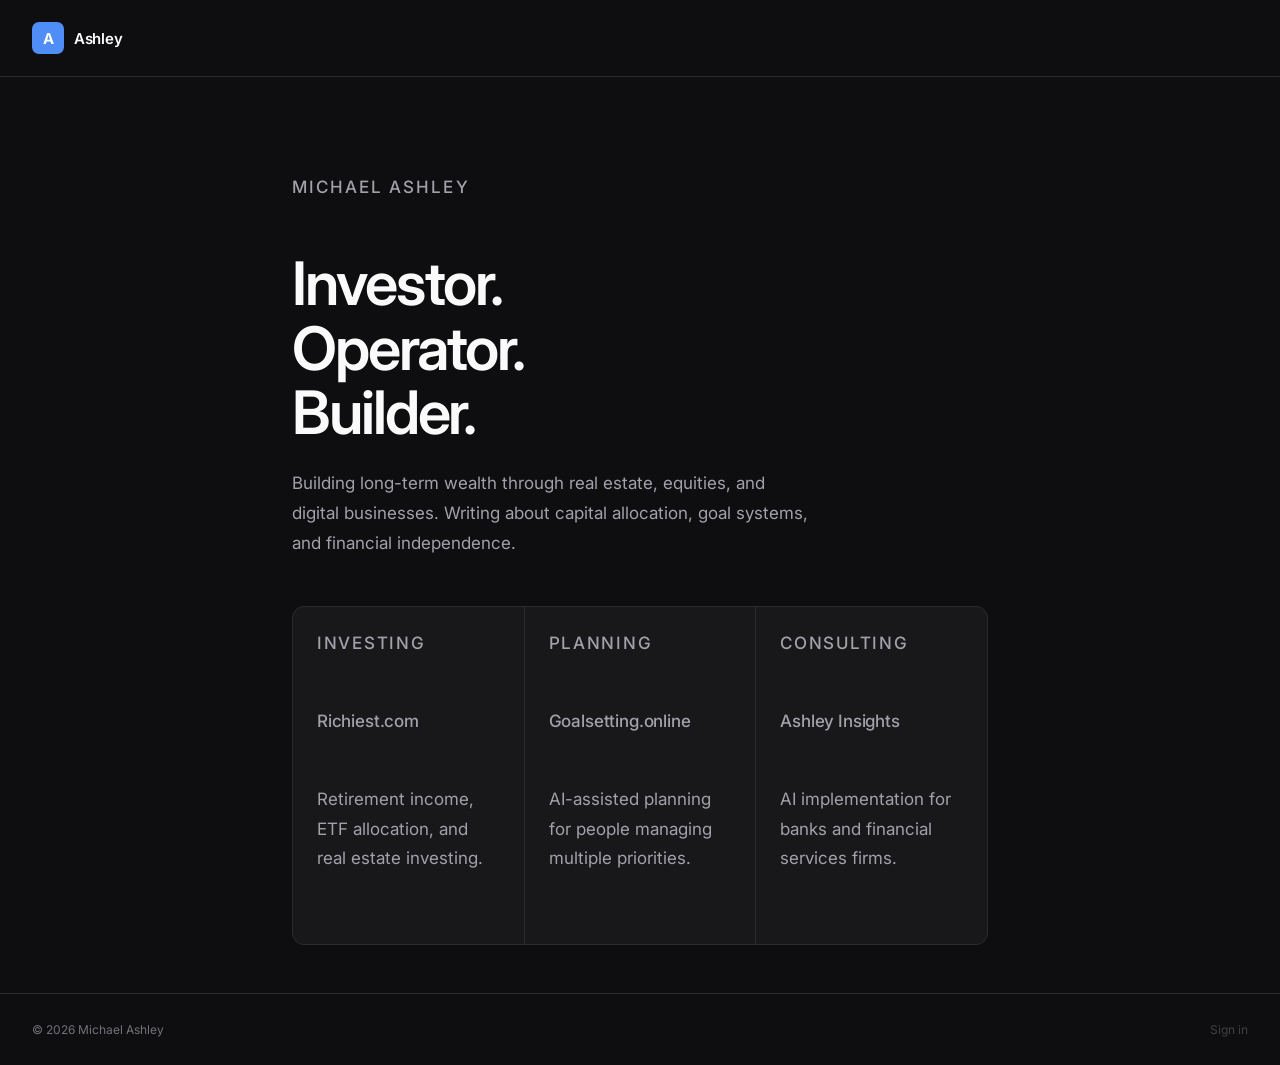
==== dashboard.html @ a75fe1f0 "Home: public landing page with hidden footer sign-in; dashboard: wordmark + sign out only" ====
<!DOCTYPE html>
<html lang="en">
<head>
<meta charset="UTF-8"/>
<script>
  (function(){
    if(sessionStorage.getItem('ashley_auth') !== '1'){
      window.location.replace('/');
    }
  })();
</script>

<meta name="viewport" content="width=device-width, initial-scale=1.0"/>
<title>Legacy OS</title>
<style>
:root {
 --font-sans: 'Inter', -apple-system, BlinkMacSystemFont, sans-serif;
 --color-text-primary: #1a1a18;
 --color-text-secondary: #73726c;
 --color-text-tertiary: #9c9a92;
 --color-background-primary: #ffffff;
 --color-background-secondary: #f5f4f0;
 --color-border-tertiary: #d8d6ce;
 --color-border-secondary: #b8b6ae;
 --border-radius-md: 8px;
 --border-radius-lg: 12px;
}
@media (prefers-color-scheme: dark) {
 :root {
 --color-text-primary: #e8e6de;
 --color-text-secondary: #9c9a92;
 --color-text-tertiary: #73726c;
 --color-background-primary: #1c1c1a;
 --color-background-secondary: #252523;
 --color-border-tertiary: #3a3a38;
 --color-border-secondary: #5a5a58;
 }
}
*{ box-sizing:border-box; margin:0; padding:0; }
body{ font-family:var(--font-sans); background:var(--color-background-primary); color:var(--color-text-primary); padding:16px; max-width:900px; margin:0 auto; }
.app{ padding:.75rem 0 2.5rem; }
.masthead{ display:flex; align-items:center; justify-content:space-between; margin-bottom:16px; padding-bottom:12px; border-bottom:1px solid var(--color-border-tertiary); flex-wrap:wrap; gap:8px; }
.masthead-title{ font-size:16px; font-weight:500; }
.masthead-sub{ font-size:11px; color:var(--color-text-secondary); margin-top:2px; }
.masthead-r{ display:flex; gap:6px; align-items:center; flex-wrap:wrap; justify-content:flex-end; }
.badge{ display:inline-block; font-size:10px; font-weight:500; padding:2px 7px; border-radius:3px; white-space:nowrap; }
.b-green{background:#EAF3DE;color:#3B6D11;} .b-blue{background:#E6F1FB;color:#185FA5;}
.b-amber{background:#FAEEDA;color:#854F0B;} .b-red{background:#FCEBEB;color:#A32D2D;}
.b-gray{background:#F1EFE8;color:#5F5E5A;} .b-purple{background:#EEEDFE;color:#3C3489;}
.b-teal{background:#E1F5EE;color:#085041;}
.mission-grid{ display:grid; grid-template-columns:repeat(7,minmax(0,1fr)); gap:6px; margin-bottom:16px; }
@media(max-width:600px) { .mission-grid { grid-template-columns:repeat(4,minmax(0,1fr)); } }
.mission-tile{ border:1px solid var(--color-border-tertiary); border-radius:var(--border-radius-md); padding:8px 7px; cursor:pointer; text-align:center; }
.mission-tile.active { border-width:1.5px; }
.mt-icon{ font-size:18px; margin-bottom:4px; }
.mt-num{ font-size:9px; color:var(--color-text-secondary); margin-bottom:2px; }
.mt-label{ font-size:10px; font-weight:500; line-height:1.3; }
.mt-status{ font-size:9px; margin-top:4px; font-weight:500; }
.mt-bar{ height:3px; border-radius:2px; margin-top:5px; background:var(--color-background-secondary); overflow:hidden; }
.mt-fill{ height:100%; border-radius:2px; }
.section { display:none; }
.section.active { display:block; }
.mission-head{display:flex;align-items:flex-start;gap:10px;margin-bottom:12px;padding:10px 12px;border:1px solid var(--color-border-tertiary);border-radius:10px;background:var(--color-background-secondary)}
.mission-head-icon{font-size:20px;line-height:1}
.mission-head-title{font-size:14px;font-weight:600;color:var(--color-text-primary)}
.mission-head-tagline{font-size:11px;color:var(--color-text-secondary);line-height:1.5;margin-top:3px}
.mission-head-tagline.legacy{font-size:12px;color:var(--color-text-primary);font-weight:500;line-height:1.55}
.mission-score{margin-left:auto;text-align:right;font-size:11px;font-weight:600}
.kpi-strip { display:grid; grid-template-columns:repeat(4,minmax(0,1fr)); gap:8px; margin-bottom:12px; }
@media(max-width:500px) { .kpi-strip { grid-template-columns:repeat(2,minmax(0,1fr)); } }
.kpi { background:var(--color-background-secondary); border-radius:var(--border-radius-md); padding:9px 11px; cursor:pointer; }
.kpi:hover{outline:1px solid var(--color-border-secondary)}
.kpi-l { font-size:10px; color:var(--color-text-secondary); margin-bottom:2px; }
.top-panels{display:grid;grid-template-columns:1.5fr 1fr;gap:8px;margin-bottom:12px}
@media(max-width:700px){.top-panels{grid-template-columns:1fr}}
.big3-item,.trend-row,.feed-row{display:flex;justify-content:space-between;gap:8px;padding:6px 0;border-bottom:1px solid var(--color-border-tertiary);font-size:11px}
.big3-item:last-child,.trend-row:last-child,.feed-row:last-child{border-bottom:none}
.spark{height:6px;background:var(--color-background-secondary);border-radius:10px;overflow:hidden;margin-top:4px}.spark>span{display:block;height:100%;background:#185FA5}
.drawer{position:fixed;inset:0;background:rgba(0,0,0,.35);display:none;align-items:center;justify-content:center;padding:20px;z-index:99}
.drawer.open{display:flex}
.drawer-card{background:var(--color-background-primary);border:1px solid var(--color-border-secondary);border-radius:12px;max-width:520px;width:100%;padding:14px}
.drawer-title{font-weight:600;margin-bottom:6px}
.drawer-sub{font-size:12px;color:var(--color-text-secondary);line-height:1.5;margin-bottom:8px}
.kpi-v { font-size:15px; font-weight:500; }
.kpi-s { font-size:10px; margin-top:2px; }
.card { background:var(--color-background-primary); border:1px solid var(--color-border-tertiary); border-radius:var(--border-radius-lg); padding:11px 13px; margin-bottom:10px; }
.card-h { font-size:12px; font-weight:500; margin-bottom:8px; display:flex; align-items:center; justify-content:space-between; gap:6px; }
.row { display:flex; align-items:flex-start; gap:8px; padding:7px 0; border-bottom:1px solid var(--color-border-tertiary); }
.row:last-child { border-bottom:none; }
.row-dot { width:8px; height:8px; border-radius:50%; flex-shrink:0; margin-top:3px; }
.row-body { flex:1; }
.row-title { font-size:11px; font-weight:500; }
.row-sub { font-size:10px; color:var(--color-text-secondary); margin-top:2px; line-height:1.5; }
.row-action { font-size:10px; font-weight:500; padding:2px 8px; border-radius:3px; flex-shrink:0; white-space:nowrap; }
.habit-row { display:flex; align-items:center; gap:8px; padding:6px 0; border-bottom:1px solid var(--color-border-tertiary); flex-wrap:wrap; }
.habit-row:last-child { border-bottom:none; }
.habit-label { font-size:11px; flex:1; min-width:120px; }
.habit-freq { font-size:10px; color:var(--color-text-secondary); width:70px; text-align:right; flex-shrink:0; }
.check-dots { display:flex; gap:3px; }
.dot-day { width:14px; height:14px; border-radius:3px; border:1px solid var(--color-border-tertiary); cursor:pointer; }
.dot-day.done { border-color:transparent; }
.chat-area { border:1px solid var(--color-border-tertiary); border-radius:var(--border-radius-lg); padding:12px; min-height:180px; display:flex; flex-direction:column; gap:8px; margin-bottom:8px; max-height:300px; overflow-y:auto; }
.msg { display:flex; gap:8px; align-items:flex-start; }
.msg.user { flex-direction:row-reverse; }
.av { width:26px; height:26px; border-radius:50%; display:flex; align-items:center; justify-content:center; font-size:10px; font-weight:500; flex-shrink:0; }
.av.ai { background:#E6F1FB; color:#185FA5; }
.av.user { background:#EAF3DE; color:#3B6D11; }
.bubble { max-width:85%; padding:7px 11px; border-radius:10px; font-size:11px; line-height:1.6; }
.bubble.ai { background:var(--color-background-secondary); border-radius:2px 10px 10px 10px; }
.bubble.user { background:#E6F1FB; color:#0C447C; border-radius:10px 2px 10px 10px; }
.bubble.thinking { color:var(--color-text-secondary); font-style:italic; }
.input-row { display:flex; gap:6px; }
.input-row input { flex:1; font-size:11px; padding:7px 10px; border-radius:var(--border-radius-md); border:1px solid var(--color-border-tertiary); background:var(--color-background-secondary); color:var(--color-text-primary); font-family:var(--font-sans); }
.input-row button { font-size:11px; padding:7px 13px; border-radius:var(--border-radius-md); border:1px solid var(--color-border-secondary); background:transparent; color:var(--color-text-primary); cursor:pointer; white-space:nowrap; font-family:var(--font-sans); }
.settings-fab{position:fixed;right:14px;bottom:14px;z-index:9999;border:1px solid var(--color-border-secondary);background:var(--color-background-primary);color:var(--color-text-primary);border-radius:16px;padding:8px 10px;font-size:11px;cursor:pointer;box-shadow:0 2px 10px rgba(0,0,0,.08)}
</style>
<link rel="preconnect" href="https://fonts.googleapis.com" />
<link rel="preconnect" href="https://fonts.gstatic.com" crossorigin />
<link href="https://fonts.googleapis.com/css2?family=Inter:wght@300;400;500;600&display=swap" rel="stylesheet" />
</head>
<body>

<nav class="ashley-nav" style="margin-bottom:0;">
  <a href="/" class="ashley-wordmark" style="text-decoration:none;">
    <div class="ashley-wordmark-icon">A</div>
    <div>
      <div class="ashley-wordmark-name">Ashley</div>
      <div class="ashley-wordmark-sub">Command</div>
    </div>
  </a>
  <button onclick="sessionStorage.removeItem('ashley_auth');window.location.replace('/');" style="background:transparent;border:1px solid var(--ashley-border-2);color:var(--ashley-text-2);font-family:var(--ashley-font);font-size:0.8125rem;font-weight:400;padding:5px 14px;border-radius:6px;cursor:pointer;transition:background 0.15s,color 0.15s;" onmouseover="this.style.background='#222226';this.style.color='#fafafa'" onmouseout="this.style.background='transparent';this.style.color='var(--ashley-text-2)'">Sign out</button>
</nav>

<div class="app">
  <div class="masthead">
    <div>
      <div class="masthead-title">Legacy OS</div>
      <div class="masthead-sub" id="masthead-date">Age 51 · 2026</div>
    </div>
    <div class="masthead-r">
      <span class="badge b-gray" id="masthead-day"></span>
      <span class="badge b-blue" id="week-num">Week — of 52</span>
      <span class="badge b-amber">2026</span>
      <span class="badge b-teal" id="sync-state">Live</span>
    </div>
  </div>

  <div class="mission-grid" id="mission-tiles"></div>
  <div class="top-panels" id="top-panels"></div>
  <div id="sections"></div>
</div>
<button class="settings-fab" onclick="openSettings()" title="Ops Hub">⚙ Ops Hub</button>
<div class="drawer" id="kpi-drawer" onclick="closeDrawer(event)">
  <div class="drawer-card">
    <div class="drawer-title" id="drawer-title">Sub-mission</div>
    <div class="drawer-sub" id="drawer-sub">Details</div>
    <div id="drawer-body" style="font-size:12px;line-height:1.6"></div>
    <div style="margin-top:10px;text-align:right"><button onclick="document.getElementById('kpi-drawer').classList.remove('open')">Close</button></div>
  </div>
</div>

<script>
const missions = [
 { id:'legacy', num:1, label:'Legacy', icon:'🏛', color:'#534AB7', bg:'#EEEDFE', score:35 },
 { id:'health', num:2, label:'Health', icon:'💪', color:'#0F6E56', bg:'#E1F5EE', score:55 },
 { id:'marriage', num:3, label:'Marriage', icon:'💍', color:'#993556', bg:'#FBEAF0', score:60 },
 { id:'lily', num:4, label:'Lily', icon:'🌱', color:'#3B6D11', bg:'#EAF3DE', score:80 },
 { id:'networth', num:5, label:'Net worth', icon:'📈', color:'#185FA5', bg:'#E6F1FB', score:72 },
 { id:'restate', num:6, label:'Real est.', icon:'🏘', color:'#854F0B', bg:'#FAEEDA', score:65 },
 { id:'equities', num:7, label:'Equities', icon:'📊', color:'#185FA5', bg:'#E6F1FB', score:50 },
];

let activeMission = 'legacy';
let chatHistories = {};
missions.forEach(m => chatHistories[m.id] = []);

let bridgeState = { updatedAt:null, liquidity:{}, tasks:[], notes:[], biologicalScorecard:{} };
let remindersState = { ok:false, items:[] };

const habitData = {
 health: [
 { label:'8 hours of rest', freq:'Daily', days:[0,0,0,0,0,0,0] },
 { label:'60 squats', freq:'Daily', days:[0,0,0,0,0,0,0] },
 { label:'45 pushups (50 next Mon)', freq:'Daily', days:[0,0,0,0,0,0,0] },
 { label:'5 min yoga/stretch', freq:'Daily', days:[0,0,0,0,0,0,0] },
 ],
 marriage: [
 { label:'Date night / intentional time', freq:'Weekly', days:[0,0,0,0,0,0,0] },
 { label:'No phone during meals', freq:'Daily', days:[0,0,0,0,0,0,0] },
 { label:'Express appreciation', freq:'Daily', days:[0,0,0,0,0,0,0] },
 ],
 lily: [
 { label:'Floor play / engaged time', freq:'Daily', days:[0,0,0,0,0,0,0] },
 { label:'Read together', freq:'Daily', days:[0,0,0,0,0,0,0] },
 { label:'Outdoor time', freq:'Daily', days:[0,0,0,0,0,0,0] },
 { label:'Screen-free morning', freq:'Daily', days:[0,0,0,0,0,0,0] },
 ],
 legacy: [
 { label:'20 minute quality time with daughter', freq:'Daily', days:[0,0,0,0,0,0,0] },
 { label:'Daily devotional with wife', freq:'Daily', days:[0,0,0,0,0,0,0] },
 ],
};

function toggleDay(missionId, habitIdx, dayIdx) {
 habitData[missionId][habitIdx].days[dayIdx] ^= 1;
 renderSection(activeMission);
}

function weekIndexFromDate(d) {
  // UI week is Monday..Sunday (M,T,W,T,F,S,S)
  return (d.getDay() + 6) % 7;
}

function syncHabitsFromReminders() {
  const items = remindersState.items || [];
  const todayIdx = weekIndexFromDate(new Date());

  const hasDone = (keywords) => items.some((r) => {
    const t = String(r.title || '').toLowerCase();
    const done = !!(r.isCompleted || r.completed);
    return done && keywords.some(k => t.includes(k));
  });

  const health = habitData.health || [];
  const rest = health.find(h => String(h.label).toLowerCase().includes('8 hours of rest'));
  const squats = health.find(h => String(h.label).toLowerCase().includes('squats'));
  const pushups = health.find(h => String(h.label).toLowerCase().includes('pushups'));

  if (rest) rest.days[todayIdx] = hasDone(['8 hours of rest']) ? 1 : 0;
  if (squats) squats.days[todayIdx] = hasDone(['60 squats', 'squats']) ? 1 : 0;
  if (pushups) pushups.days[todayIdx] = hasDone(['45 pushups', '50 pushups', 'pushups']) ? 1 : 0;

  const legacy = habitData.legacy || [];
  const daughter = legacy.find(h => String(h.label).toLowerCase().includes('daughter'));
  const devotional = legacy.find(h => String(h.label).toLowerCase().includes('devotional'));

  if (daughter) daughter.days[todayIdx] = hasDone(['20 minute quality time', 'quality time']) ? 1 : 0;
  if (devotional) devotional.days[todayIdx] = hasDone(['daily devotional', 'devotional']) ? 1 : 0;
}

function getMissionTagline(id) {
 return {
 legacy: 'Build a family legacy where each generation grows stronger in character, wisdom, and stewardship—secure, resilient, and protected from harm.',
 health: 'Maintain excellent personal health — 160 lbs, strength, longevity',
 marriage: 'Maintain a healthy, intentional marriage',
 lily: "Support Lily\'s physical, emotional, and intellectual development",
 networth: 'Grow net worth 15%/yr — baseline $5,779,295 (12/15/2025) → $20M by age 60',
 restate: 'Keep real estate holdings optimized and cash-flowing',
 equities: 'Keep cash and equities working at maximum efficiency',
 }[id] || '';
}

function getMissionStatement(id) {
  if (id !== 'legacy') return '';
  return `<div class="card"><div class="card-h">Family Mission Statement <span class="badge b-purple">Draft</span></div><div style="line-height:1.45;color:var(--color-text-primary);font-size:13px">We are building a multigenerational family legacy rooted in faith, character, wisdom, and stewardship.<br><br>We choose what is right over what is easy, grow stronger through discipline and learning, and protect one another with love, responsibility, and resilience.<br><br>We steward our health, relationships, resources, and opportunities so each generation is better prepared to serve, lead, and thrive.<br><br>Our home is a place of trust, gratitude, and purpose—where we honor God, care deeply for each other, and leave a meaningful foundation for those who come after us.</div></div>`;
}

function getRoadmapSection() {
  const score = healthScore();
  const reminderItems = remindersState.items || [];
  const doneCount = reminderItems.filter(r => r.completed || r.isCompleted).length;
  const habitNames = ['8 hours of rest','60 squats','pushups','45 pushups','50 pushups','Daily Devotional','20 minute quality time'];
  const habitMatches = reminderItems.filter(r => {
    const t = String(r.title || '').toLowerCase();
    return habitNames.some(h => t.includes(h.toLowerCase()));
  });
  const habitDoneCount = habitMatches.filter(r => r.completed || r.isCompleted).length;

  return `<div class="card"><div class="card-h">Daily Feed <span class="badge b-gray">Today</span></div>
      <div class="feed-row"><span>Health system</span><span>${score?`Score ${score}`:'Waiting for bio data'}</span></div>
      <div class="feed-row"><span>Bridge sync</span><span>${bridgeState.updatedAt || 'Not synced yet'}</span></div>
      <div class="feed-row"><span>Apple Reminders sync</span><span>${remindersState.ok ? `Connected (${doneCount}/${reminderItems.length} done)` : 'Unavailable'}</span></div>
      <div class="feed-row"><span>Tracked daily habits</span><span>${habitDoneCount}/${habitMatches.length} done</span></div>
    </div>
    <div class="card"><div class="card-h">Change Control <span class="badge b-blue">Discipline</span></div>
      <div class="row"><div class="row-dot" style="background:#185FA5"></div><div class="row-body"><div class="row-title">All dashboard changes require explicit commit message</div><div class="row-sub">No silent edits. Every change is traceable with intent.</div></div><div class="row-action" style="background:#E6F1FB;color:#0F4C81">Commit each change</div></div>
      <div class="row"><div class="row-dot" style="background:#BA7517"></div><div class="row-body"><div class="row-title">One source of truth per domain</div><div class="row-sub">Reminders for execution, Mission Control for visibility, memory docs for policy.</div></div><div class="row-action" style="background:#FAEEDA;color:#854F0B">Avoid duplicate systems</div></div>
      <div class="row"><div class="row-dot" style="background:#534AB7"></div><div class="row-body"><div class="row-title">Weekly review gate</div><div class="row-sub">Promote only changes that survived 1 week of daily use.</div></div><div class="row-action" style="background:#EEEDFE;color:#3C3489">Review on Sunday</div></div>
    </div>
    <div class="card"><div class="card-h">Roadmap <span class="badge b-green">Next 3</span></div>
      <div class="row"><div class="row-dot" style="background:#1D9E75"></div><div class="row-body"><div class="row-title">R1: Mission-to-reminder mapping audit</div><div class="row-sub">Ensure each daily habit on tabs has a mapped reminder keyword.</div></div><div class="row-action" style="background:#EAF3DE;color:#3B6D11">This week</div></div>
      <div class="row"><div class="row-dot" style="background:#185FA5"></div><div class="row-body"><div class="row-title">R2: Completion timestamp + streaks</div><div class="row-sub">Add today completion time and 7-day streak per key habit.</div></div><div class="row-action" style="background:#E6F1FB;color:#0F4C81">Next</div></div>
      <div class="row"><div class="row-dot" style="background:#854F0B"></div><div class="row-body"><div class="row-title">R3: Sunday planning checklist automation</div><div class="row-sub">Auto-populate weekly review and planning checklist from mission state.</div></div><div class="row-action" style="background:#FAEEDA;color:#854F0B">Backlog</div></div>
    </div>`;
}

function getKPIStrip(id) {
 const b = bridgeState.biologicalScorecard || {};
 const kpis = {
 legacy: [{l:'Character',v:'Build',s:'Values, discipline, stewardship',c:'#534AB7'},{l:'Governance & Strategy',v:'Design',s:'Family governance + roadmap',c:'#185FA5'},{l:'Tax',v:'Optimize',s:'After-tax compounding engine',c:'#0F6E56'},{l:'Protection',v:'Protect',s:'Continuity + protection from harm',c:'#854F0B'}],
 health: [
   {l:'Recovery',v:(b.sleepHours ?? 'NA') + ' hrs',s:'Sleep / stress / readiness',c:'#0F6E56'},
   {l:'Body Comp & Metabolic',v:`Waist ${b.waistInches ?? 'NA'} in`,s:'Weight, waist, glucose',c:'#185FA5'},
   {l:'Performance',v:`P ${b.pushups ?? 'NA'} · S ${b.squats ?? 'NA'}`,s:'Strength + cardio capacity',c:'#534AB7'},
   {l:'Durability',v:`Balance ${b.balanceSeconds ?? 'NA'}s`,s:'Mobility, pain, movement quality',c:'#854F0B'}
 ],
 marriage: [{l:'Connection',v:'Build',s:'Trust, warmth, partnership',c:'#993556'},{l:'Communication',v:'Strengthen',s:'Repair loops + clear asks',c:'#BA7517'},{l:'Shared Rhythm',v:'Protect',s:'Daily/weekly rituals',c:'#534AB7'},{l:'Stability',v:'Secure',s:'Home, planning, protection',c:'#1D9E75'}],
 lily: [{l:'Attachment',v:'Nurture',s:'Safety, love, co-regulation',c:'#3B6D11'},{l:'Development',v:'Guide',s:'Physical, emotional, intellectual',c:'#185FA5'},{l:'Environment',v:'Shape',s:'Montessori-ready home + routines',c:'#BA7517'},{l:'Parent Presence',v:'Prioritize',s:'Daily engaged time',c:'#534AB7'}],
 networth: [{l:'Capital Growth',v:'Compound',s:'15% annual target',c:'#185FA5'},{l:'Cash Flow',v:'Expand',s:'Monthly free-cash engine',c:'#0F6E56'},{l:'Capital Allocation',v:'Optimize',s:'Deploy to highest ROI',c:'#BA7517'},{l:'Risk Control',v:'Preserve',s:'Protect downside + liquidity',c:'#854F0B'}],
 restate: [{l:'Operations',v:'Stabilize',s:'Occupancy, collections, execution',c:'#1D9E75'},{l:'Value-Add',v:'Execute',s:'Refurbs on time/on budget',c:'#BA7517'},{l:'Portfolio Quality',v:'Upgrade',s:'Asset quality + tenant quality',c:'#185FA5'},{l:'Expansion',v:'Build',s:'BTR pipeline for 2027+',c:'#854F0B'}],
 equities: [{l:'Core Holdings',v:'Protect',s:'SPY long-duration compounding',c:'#1D9E75'},{l:'Income Strategy',v:'Activate',s:'Cash-secured puts on conviction names',c:'#E24B4A'},{l:'Tactical Allocation',v:'Refine',s:'Retirement risk-on band',c:'#185FA5'},{l:'Risk Discipline',v:'Enforce',s:'Sizing, rules, and review cadence',c:'#854F0B'}],
 };
 const items = kpis[id] || [];
 return `<div class="kpi-strip">${items.map(k=>`<div class="kpi" onclick="openKpi('${id}','${String(k.l).replace(/'/g,"&#39;")}','${String(k.v).replace(/'/g,"&#39;")}','${String(k.s).replace(/'/g,"&#39;")}')"><div class="kpi-l">${k.l}</div><div class="kpi-v" style="color:${k.c};font-size:14px;">${k.v}</div><div class="kpi-s" style="color:var(--color-text-secondary);">${k.s}</div></div>`).join('')}</div>`;
}

function getSignals(id) {
 const b = bridgeState.biologicalScorecard || {};
 const sigs = {
 legacy:[
 {dot:'#1D9E75',title:'Parent presence is today\'s highest-ROI legacy action',sub:'The 20-minute focused block with Lily compounds attachment, language, and trust.',action:'Protect 20 minutes today',ac:'#EAF3DE',tc:'#3B6D11'},
 {dot:'#0F6E56',title:'Marriage culture sets the family operating system',sub:'Daily devotional keeps values lived, not just stated.',action:'Complete devotional today',ac:'#E1F5EE',tc:'#085041'},
 {dot:'#BA7517',title:'Mission statement is drafted — now operationalize it',sub:'A mission only works when reviewed and used in decisions each week.',action:'Set Sunday mission review',ac:'#FAEEDA',tc:'#854F0B'},
 ],
 health:[
 {dot:'#0F6E56',title:'Biological Scorecard is live',sub:`Waist ${b.waistInches ?? 'NA'} in · Zone2 ${b.zone2MinutesWeek ?? 'NA'} min/wk · Balance ${b.balanceSeconds ?? 'NA'} sec`,action:'Update /bio weekly',ac:'#E1F5EE',tc:'#085041'},
 {dot:'#BA7517',title:'~10 lbs from target weight',sub:'160 lbs target · 1 lb/week sustainable loss',action:'Set weekly weigh-in',ac:'#FAEEDA',tc:'#854F0B'},
 {dot:'#534AB7',title:'Longevity framing — 40-year project',sub:'Health consistency = more compounding time.',action:'Stay consistent',ac:'#EEEDFE',tc:'#3C3489'},
 ],
 marriage:[{dot:'#BA7517',title:'Intentional investment needed',sub:'Marriage needs active management.',action:'Schedule date',ac:'#FAEEDA',tc:'#854F0B'}],
 lily:[{dot:'#1D9E75',title:'Language explosion window',sub:'Talk, narrate, read daily.',action:'Read 3 books',ac:'#EAF3DE',tc:'#3B6D11'}],
 networth:[{dot:'#185FA5',title:'2026 plan assumptions loaded (real estate + SEO)',sub:'723 net +$125k; 725 net +$108k; 820 Grandon net +$20k; 4th rental net +$110k; Barn net +$20k; Richiest +$30k; Goalsetting +$30k = +$443k fixed.',action:'Track monthly actuals',ac:'#E6F1FB',tc:'#0F4C81'},{dot:'#E24B4A',title:'Gap to 15% target remains +$423,894',sub:'15% on $5,779,295 = $866,894; fixed projects cover $443,000. Put selling + market returns must close the remaining gap.',action:'Activate options + allocation',ac:'#FCEBEB',tc:'#A32D2D'}],
 restate:[{dot:'#E24B4A',title:'723 Zion — lease immediately',sub:'Costs money while vacant.',action:'List now',ac:'#FCEBEB',tc:'#A32D2D'}],
 equities:[{dot:'#E24B4A',title:'Put selling not activated',sub:'Target $5,800–8,700/mo premium.',action:'Open IRA options',ac:'#FCEBEB',tc:'#A32D2D'}],
 };
 const items = sigs[id] || [];
 return `<div class="card"><div class="card-h">Signals <span class="badge b-gray">Act on these</span></div>${items.map(s=>`<div class="row"><div class="row-dot" style="background:${s.dot}"></div><div class="row-body"><div class="row-title">${s.title}</div><div class="row-sub">${s.sub}</div></div><div class="row-action" style="background:${s.ac};color:${s.tc};">${s.action}</div></div>`).join('')}</div>`;
}

function getHabits(id, c) {
 const habits = habitData[id];
 if (!habits) return '';
 const days = ['M','T','W','T','F','S','S'];
 return `<div class="card"><div class="card-h">Weekly habits <span class="badge b-gray">This week</span></div>${habits.map((h,hi)=>`<div class="habit-row"><div class="habit-label">${h.label}</div><div class="habit-freq">${h.freq}</div><div class="check-dots">${h.days.map((d,di)=>`<div class="dot-day ${d?'done':''}" style="${d?`background:${c};border-color:transparent;`:''}" title="${days[di]}" onclick="toggleDay('${id}',${hi},${di})"></div>`).join('')}</div></div>`).join('')}</div>`;
}

function getChatBox(id) {
 const m = missions.find(x=>x.id===id);
 return `<div class="card"><div class="card-h">Talk to Legacy OS — Mission ${m?.num} <span class="badge b-purple">Local</span></div><div class="chat-area" id="chat-${id}"><div class="msg"><div class="av ai">OC</div><div class="bubble ai">${getOpeningLine(id)}</div></div></div><div class="input-row"><input type="text" id="inp-${id}" placeholder="Update ${id}..." onkeydown="if(event.key==='Enter')sendChat('${id}')"><button onclick="sendChat('${id}')">Send ↗</button></div></div>`;
}

function getOpeningLine(id) {
 return {
 legacy: "What does your multigenerational legacy look like in 30 years?",
 health: "Where are you with training and recovery right now?",
 marriage: "What\'s one thing working and one needing attention this week?",
 lily: "What\'s new with Lily this week?",
 networth: "What\'s blocking the highest-ROI financial action right now?",
 restate: "What\'s the holdout before listing 723 Zion?",
 equities: "Have you started the IRA options setup yet?",
 }[id] || "What\'s the update?";
}

function buildSection(m) {
 const c = m.color;
 const scoreColor = m.score>=70 ? '#1D9E75' : m.score>=50 ? '#BA7517' : '#E24B4A';
 const taglineClass = m.id==='legacy' ? 'mission-head-tagline legacy' : 'mission-head-tagline';
 return `<div class="mission-head"><span class="mission-head-icon">${m.icon}</span><div><div class="mission-head-title">Mission ${m.num} — ${m.label}</div><div class="${taglineClass}">${getMissionTagline(m.id)}</div></div><div class="mission-score" style="color:${scoreColor}">${m.score}% on track</div></div>${getKPIStrip(m.id)}${getSignals(m.id)}${habitData[m.id] ? getHabits(m.id, c) : ''}${getMissionStatement(m.id)}`;
}

function healthScore(){
  const b=bridgeState.biologicalScorecard||{}; let s=0,n=0;
  if(b.sleepHours!=null){s += b.sleepHours>=7.5?100:60; n++;}
  if(b.pushups!=null){s += b.pushups>=50?100:b.pushups>=45?85:60; n++;}
  if(b.squats!=null){s += b.squats>=60?100:70; n++;}
  if(b.waistInches!=null){s += b.waistInches<=36?100:70; n++;}
  if(b.balanceSeconds!=null){s += b.balanceSeconds>=45?100:70; n++;}
  return n?Math.round(s/n):null;
}

function renderTopPanels(){
  const score = healthScore();
  const open=(bridgeState.tasks||[]).filter(t=>!t.done).length;
  const habitsDone=(habitData.health||[]).reduce((a,h)=>a+h.days.reduce((x,y)=>x+y,0),0);
  const reminderItems = remindersState.items || [];
  const doneCount = reminderItems.filter(r => r.completed || r.isCompleted).length;
  const habitNames = ['8 hours of rest','60 squats','pushups','45 pushups','50 pushups','Daily Devotional','20 minute quality time'];
  const habitMatches = reminderItems.filter(r => {
    const t = String(r.title || '').toLowerCase();
    return habitNames.some(h => t.includes(h.toLowerCase()));
  });
  const habitDoneCount = habitMatches.filter(r => r.completed || r.isCompleted).length;
  document.getElementById('top-panels').innerHTML = `
    <div class="card"><div class="card-h">This Week's Big 3 <span class="badge b-blue">Execution</span></div>
      <div class="big3-item"><span>1) Implement cash-secured put selling strategy</span><span class="badge b-red">Equities</span></div>
      <div class="big3-item"><span>2) Hit daily health stack (rest/squats/pushups)</span><span class="badge b-green">Health</span></div>
      <div class="big3-item"><span>3) Move highest-ROI capital action forward</span><span class="badge b-red">Finance</span></div>
    </div>
    <div class="card"><div class="card-h">30-day Trends <span class="badge b-gray">Snapshot</span></div>
      <div class="trend-row"><span>Health score</span><span>${score ?? 'NA'}</span></div><div class="spark"><span style="width:${score ?? 35}%"></span></div>
      <div class="trend-row"><span>Open tasks</span><span>${open}</span></div><div class="spark"><span style="width:${Math.max(5,100-open*15)}%;background:#854F0B"></span></div>
      <div class="trend-row"><span>Habit checkmarks</span><span>${habitDoneCount ?? habitsDone}</span></div><div class="spark"><span style="width:${Math.min(100,(habitDoneCount ?? habitsDone)*12)}%;background:#0F6E56"></span></div>
    </div>
    `;
}

function openKpi(mission,label,value,sub){
  document.getElementById('drawer-title').textContent = `${missions.find(m=>m.id===mission)?.label || mission} · ${label}`;
  document.getElementById('drawer-sub').textContent = sub;
  document.getElementById('drawer-body').innerHTML = `<div><b>Current state:</b> ${value}</div><div style='margin-top:8px'><b>Next action:</b> Define one measurable weekly action and one monthly milestone for this sub-mission.</div>`;
  document.getElementById('kpi-drawer').classList.add('open');
}
function openSettings(){
  document.getElementById('drawer-title').textContent = 'Ops Hub · Roadmap & Change Control';
  document.getElementById('drawer-sub').textContent = 'Operational telemetry, change discipline, and next build items';
  document.getElementById('drawer-body').innerHTML = getRoadmapSection();
  document.getElementById('kpi-drawer').classList.add('open');
}
function closeDrawer(e){ if(e.target.id==='kpi-drawer') document.getElementById('kpi-drawer').classList.remove('open'); }

function renderTiles() {
 document.getElementById('mission-tiles').innerHTML = missions.map(m => `<div class="mission-tile ${m.id===activeMission?'active':''}" style="${m.id===activeMission?`border-color:${m.color};background:${m.bg};`:''}" onclick="switchMission('${m.id}')"><div class="mt-icon">${m.icon}</div><div class="mt-num">M${m.num}</div><div class="mt-label">${m.label}</div><div class="mt-bar"><div class="mt-fill" style="width:${m.score}%;background:${m.color};"></div></div><div class="mt-status" style="color:${m.score>=70?'#1D9E75':m.score>=50?'#BA7517':'#E24B4A'}">${m.score>=70?'On track':m.score>=50?'Attention':'Build'}</div></div>`).join('');
}

function renderSection(id) {
 const sec = document.getElementById('sec-'+id);
 const m = missions.find(x=>x.id===id);
 if (sec && m) sec.innerHTML = buildSection(m);
}

function switchMission(id) {
 activeMission = id;
 renderTiles();
 document.querySelectorAll('.section').forEach(s => s.classList.remove('active'));
 document.getElementById('sec-'+id).classList.add('active');
 renderTopPanels();
}

function buildSections() {
 const container = document.getElementById('sections');
 container.innerHTML = '';
 missions.forEach(m => {
   const div = document.createElement('div');
   div.className = 'section' + (m.id===activeMission?' active':'');
   div.id = 'sec-'+m.id;
   div.innerHTML = buildSection(m);
   container.appendChild(div);
 });
}

async function sendChat(id) {
 const inp = document.getElementById('inp-'+id);
 const text = inp.value.trim();
 if (!text) return;
 inp.value = '';
 const chat = document.getElementById('chat-'+id);
 const d = document.createElement('div');
 d.className = 'msg user';
 d.innerHTML = `<div class="av user">You</div><div class="bubble user">${text}</div>`;
 chat.appendChild(d);
 const r = document.createElement('div');
 r.className = 'msg';
 r.innerHTML = `<div class="av ai">OS</div><div class="bubble ai">Bridge connected.</div>`;
 chat.appendChild(r);
 chat.scrollTop = 9999;
}

function bridgeApiUrl() {
  const h = window.location.hostname || 'localhost';
  return `http://${h}:8790/api/state`;
}

async function refreshRemindersState() {
  try {
    const url = bridgeApiUrl().replace('/api/state', '/api/reminders/today');
    const res = await fetch(url, { cache:'no-store' });
    if (!res.ok) throw new Error('HTTP ' + res.status);
    remindersState = await res.json();
  } catch {
    remindersState = { ok:false, items:[] };
  }
}

let refreshInFlight = false;

async function refreshBridgeState() {
 if (refreshInFlight) return;
 refreshInFlight = true;
 try {
   try {
     const res = await fetch(bridgeApiUrl(), { cache:'no-store' });
     if (!res.ok) throw new Error('HTTP ' + res.status);
     bridgeState = await res.json();
     document.getElementById('sync-state').textContent = 'Live';
     document.getElementById('sync-state').className = 'badge b-teal';
   } catch (e) {
     document.getElementById('sync-state').textContent = 'Offline';
     document.getElementById('sync-state').className = 'badge b-red';
   }
   await refreshRemindersState();
   syncHabitsFromReminders();
   buildSections();
   renderTiles();
   renderTopPanels();
 } finally {
   refreshInFlight = false;
 }
}

const d = new Date();
const weekNum = Math.ceil((((d - new Date(d.getFullYear(),0,1))/86400000)+1)/7);
document.getElementById('masthead-date').textContent = `Age 51 · ${d.toLocaleDateString('en-US',{month:'long',year:'numeric'})}`;
document.getElementById('masthead-day').textContent = d.toLocaleDateString('en-US',{weekday:'long',month:'short',day:'numeric'});
document.getElementById('week-num').textContent = `Week ${weekNum} of 52`;

const REFRESH_MS = 5000;
refreshBridgeState();
setInterval(refreshBridgeState, REFRESH_MS);
window.addEventListener('focus', refreshBridgeState);
document.addEventListener('visibilitychange', () => {
  if (!document.hidden) refreshBridgeState();
});
</script>
</body>
</html>
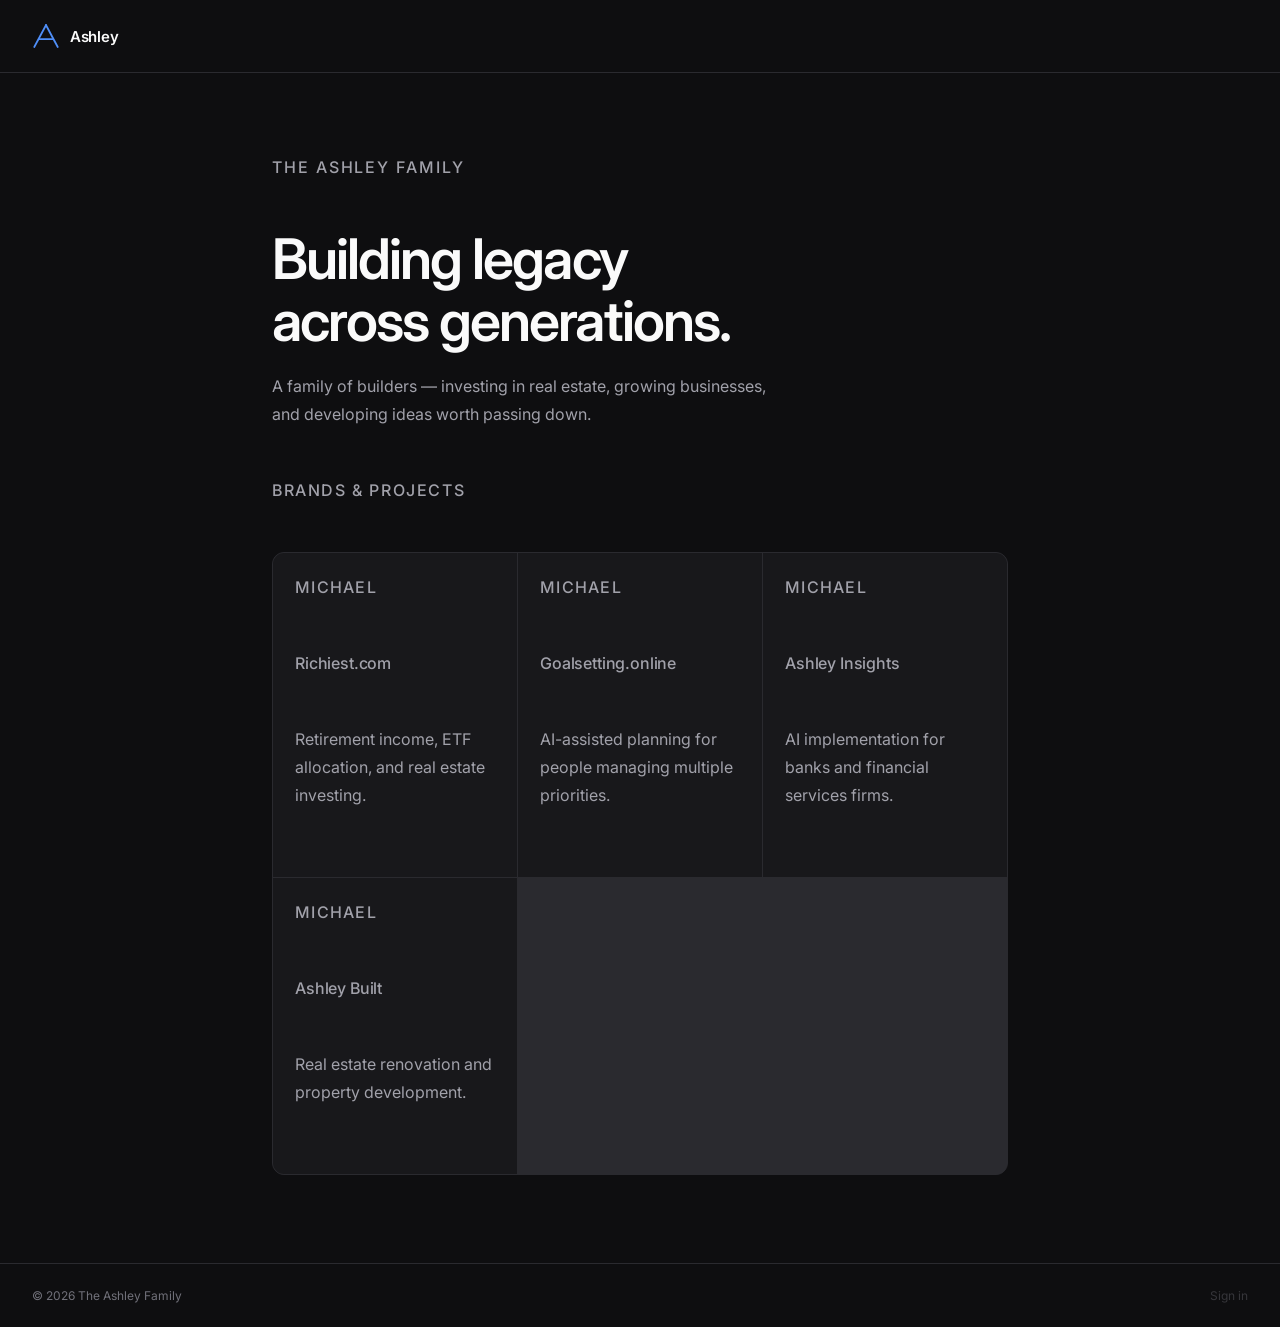
==== commit c84b571c: "Brand: replace box+A with open-peak SVG mark — architectural, no bounding box" ====
--- a/dashboard.html
+++ b/dashboard.html
@@ -11,7 +11,7 @@
 </script>
 
 <meta name="viewport" content="width=device-width, initial-scale=1.0"/>
-<title>Legacy OS</title>
+<title>Ashley Legacy</title>
 <style>
 :root {
  --font-sans: 'Inter', -apple-system, BlinkMacSystemFont, sans-serif;
@@ -113,6 +113,74 @@
 .input-row input { flex:1; font-size:11px; padding:7px 10px; border-radius:var(--border-radius-md); border:1px solid var(--color-border-tertiary); background:var(--color-background-secondary); color:var(--color-text-primary); font-family:var(--font-sans); }
 .input-row button { font-size:11px; padding:7px 13px; border-radius:var(--border-radius-md); border:1px solid var(--color-border-secondary); background:transparent; color:var(--color-text-primary); cursor:pointer; white-space:nowrap; font-family:var(--font-sans); }
 .settings-fab{position:fixed;right:14px;bottom:14px;z-index:9999;border:1px solid var(--color-border-secondary);background:var(--color-background-primary);color:var(--color-text-primary);border-radius:16px;padding:8px 10px;font-size:11px;cursor:pointer;box-shadow:0 2px 10px rgba(0,0,0,.08)}
+
+/* ── MOBILE LAYOUT PASS ─────────────────────────────────── */
+@media(max-width:480px){
+  body { padding:10px; }
+
+  /* Masthead */
+  .masthead { margin-bottom:12px; padding-bottom:10px; }
+  .masthead-title { font-size:15px; }
+  .masthead-r { gap:4px; }
+  .badge { font-size:9px; padding:2px 5px; }
+
+  /* Mission tiles: 4-col, tighter */
+  .mission-grid { gap:4px; margin-bottom:12px; }
+  .mission-tile { padding:7px 4px; }
+  .mt-icon { font-size:16px; margin-bottom:3px; }
+  .mt-label { font-size:9px; }
+  .mt-status { font-size:8px; }
+
+  /* Mission header: stack score below title */
+  .mission-head { flex-wrap:wrap; gap:8px; padding:10px; }
+  .mission-score { margin-left:0; font-size:10px; width:100%; text-align:left; }
+  .mission-head-title { font-size:13px; }
+
+  /* KPI strip: 2 cols already, tighten padding */
+  .kpi { padding:8px 9px; }
+  .kpi-v { font-size:13px; }
+
+  /* Cards */
+  .card { padding:10px 11px; margin-bottom:8px; }
+  .card-h { font-size:11px; margin-bottom:7px; flex-wrap:wrap; }
+
+  /* Rows */
+  .row { gap:6px; padding:6px 0; }
+  .row-title { font-size:11px; }
+  .row-sub { font-size:10px; }
+  .row-action { font-size:9px; padding:2px 6px; max-width:90px; text-align:center; white-space:normal; line-height:1.3; }
+
+  /* Habits: stack dots below label on small screens */
+  .habit-row { flex-direction:column; align-items:flex-start; gap:5px; }
+  .habit-freq { width:auto; text-align:left; }
+  .dot-day { width:20px; height:20px; border-radius:4px; }
+  .check-dots { gap:4px; }
+
+  /* Big3 / trend rows */
+  .big3-item { font-size:11px; flex-wrap:wrap; gap:4px; }
+  .trend-row { font-size:11px; }
+
+  /* Top panels already stack via .top-panels @media 700px */
+
+  /* Chat */
+  .chat-area { min-height:140px; padding:10px; }
+  .bubble { font-size:11px; }
+  .input-row input { font-size:12px; }
+  .input-row button { font-size:11px; padding:7px 10px; }
+
+  /* Drawer */
+  .drawer-card { padding:12px; }
+  .drawer-title { font-size:13px; }
+
+  /* Fab */
+  .settings-fab { right:10px; bottom:10px; font-size:10px; padding:7px 9px; }
+
+  /* Footer */
+  footer { padding:1rem; }
+}
+
+
+.ashley-mark-svg { width:26px; height:26px; color:var(--ashley-accent,#4f8ef7); flex-shrink:0; }
 </style>
 <link rel="preconnect" href="https://fonts.googleapis.com" />
 <link rel="preconnect" href="https://fonts.gstatic.com" crossorigin />
@@ -120,21 +188,12 @@
 </head>
 <body>
 
-<nav class="ashley-nav" style="margin-bottom:0;">
-  <a href="/" class="ashley-wordmark" style="text-decoration:none;">
-    <div class="ashley-wordmark-icon">A</div>
-    <div>
-      <div class="ashley-wordmark-name">Ashley</div>
-      <div class="ashley-wordmark-sub">Command</div>
-    </div>
-  </a>
-  <button onclick="sessionStorage.removeItem('ashley_auth');window.location.replace('/');" style="background:transparent;border:1px solid var(--ashley-border-2);color:var(--ashley-text-2);font-family:var(--ashley-font);font-size:0.8125rem;font-weight:400;padding:5px 14px;border-radius:6px;cursor:pointer;transition:background 0.15s,color 0.15s;" onmouseover="this.style.background='#222226';this.style.color='#fafafa'" onmouseout="this.style.background='transparent';this.style.color='var(--ashley-text-2)'">Sign out</button>
-</nav>
+
 
 <div class="app">
   <div class="masthead">
     <div>
-      <div class="masthead-title">Legacy OS</div>
+      <div class="masthead-title">Ashley Legacy</div>
       <div class="masthead-sub" id="masthead-date">Age 51 · 2026</div>
     </div>
     <div class="masthead-r">
@@ -146,7 +205,6 @@
   </div>
 
   <div class="mission-grid" id="mission-tiles"></div>
-  <div class="top-panels" id="top-panels"></div>
   <div id="sections"></div>
 </div>
 <button class="settings-fab" onclick="openSettings()" title="Ops Hub">⚙ Ops Hub</button>
@@ -251,8 +309,27 @@
 }
 
 function getMissionStatement(id) {
-  if (id !== 'legacy') return '';
-  return `<div class="card"><div class="card-h">Family Mission Statement <span class="badge b-purple">Draft</span></div><div style="line-height:1.45;color:var(--color-text-primary);font-size:13px">We are building a multigenerational family legacy rooted in faith, character, wisdom, and stewardship.<br><br>We choose what is right over what is easy, grow stronger through discipline and learning, and protect one another with love, responsibility, and resilience.<br><br>We steward our health, relationships, resources, and opportunities so each generation is better prepared to serve, lead, and thrive.<br><br>Our home is a place of trust, gratitude, and purpose—where we honor God, care deeply for each other, and leave a meaningful foundation for those who come after us.</div></div>`;
+  const statements = {
+    legacy: `We are building a multigenerational family legacy rooted in faith, character, wisdom, and stewardship.<br><br>We choose what is right over what is easy, grow stronger through discipline and learning, and protect one another with love, responsibility, and resilience.<br><br>We steward our health, relationships, resources, and opportunities so each generation is better prepared to serve, lead, and thrive.<br><br>Our home is a place of trust, gratitude, and purpose—where we honor God, care deeply for each other, and leave a meaningful foundation for those who come after us.`,
+    health: `Maintain excellent personal health — strength, longevity, and energy at every decade. Target 160 lbs, functional strength, and endurance built through consistent daily habits. Health is the foundation all other missions run on.`,
+    marriage: `Maintain a healthy, intentional marriage built on trust, communication, and shared purpose. Invest in daily rituals, repair loops, and protecting the partnership that anchors the family.`,
+    lily: `Support Lily's physical, emotional, and intellectual development during her most formative years. Be present, engaged, and intentional. The first 5 years compound harder than any investment.`,
+    networth: `Grow net worth 15% per year — baseline $5,779,295 (Dec 2025). Build toward $20M by age 60 through disciplined compounding in real estate, equities, and digital businesses.`,
+    restate: `Keep real estate holdings optimized and cash-flowing. Execute renovations on time and on budget. Maintain occupancy, upgrade asset quality, and build the BTR pipeline for 2027+.`,
+    equities: `Keep cash and equities working at maximum efficiency. Protect SPY core positions, activate income through options, and manage the retirement account as a disciplined risk-on allocation band.`,
+  };
+  const badges = {
+    legacy: '<span class="badge b-purple">Draft</span>',
+    health: '<span class="badge b-teal">Active</span>',
+    marriage: '<span class="badge b-teal">Active</span>',
+    lily: '<span class="badge b-green">Active</span>',
+    networth: '<span class="badge b-blue">Active</span>',
+    restate: '<span class="badge b-amber">Active</span>',
+    equities: '<span class="badge b-blue">Active</span>',
+  };
+  const txt = statements[id];
+  if (!txt) return '';
+  return `<div class="card"><div class="card-h">Mission Statement ${badges[id]||''}</div><div style="line-height:1.55;color:var(--color-text-primary);font-size:12px">${txt}</div></div>`;
 }
 
 function getRoadmapSection() {
@@ -355,7 +432,7 @@
  const c = m.color;
  const scoreColor = m.score>=70 ? '#1D9E75' : m.score>=50 ? '#BA7517' : '#E24B4A';
  const taglineClass = m.id==='legacy' ? 'mission-head-tagline legacy' : 'mission-head-tagline';
- return `<div class="mission-head"><span class="mission-head-icon">${m.icon}</span><div><div class="mission-head-title">Mission ${m.num} — ${m.label}</div><div class="${taglineClass}">${getMissionTagline(m.id)}</div></div><div class="mission-score" style="color:${scoreColor}">${m.score}% on track</div></div>${getKPIStrip(m.id)}${getSignals(m.id)}${habitData[m.id] ? getHabits(m.id, c) : ''}${getMissionStatement(m.id)}`;
+ const topPanels = m.id==='legacy' ? getTopPanelsHTML() : ''; return `<div class="mission-head"><span class="mission-head-icon">${m.icon}</span><div><div class="mission-head-title">Mission ${m.num} — ${m.label}</div><div class="${taglineClass}">${getMissionTagline(m.id)}</div></div><div class="mission-score" style="color:${scoreColor}">${m.score}% on track</div></div>${getMissionStatement(m.id)}${getKPIStrip(m.id)}${getSignals(m.id)}${habitData[m.id] ? getHabits(m.id, c) : ''}${topPanels}`;
 }
 
 function healthScore(){
@@ -368,7 +445,7 @@
   return n?Math.round(s/n):null;
 }
 
-function renderTopPanels(){
+function getTopPanelsHTML(){
   const score = healthScore();
   const open=(bridgeState.tasks||[]).filter(t=>!t.done).length;
   const habitsDone=(habitData.health||[]).reduce((a,h)=>a+h.days.reduce((x,y)=>x+y,0),0);
@@ -380,7 +457,7 @@
     return habitNames.some(h => t.includes(h.toLowerCase()));
   });
   const habitDoneCount = habitMatches.filter(r => r.completed || r.isCompleted).length;
-  document.getElementById('top-panels').innerHTML = `
+  return `<div class="top-panels">
     <div class="card"><div class="card-h">This Week's Big 3 <span class="badge b-blue">Execution</span></div>
       <div class="big3-item"><span>1) Implement cash-secured put selling strategy</span><span class="badge b-red">Equities</span></div>
       <div class="big3-item"><span>2) Hit daily health stack (rest/squats/pushups)</span><span class="badge b-green">Health</span></div>
@@ -391,7 +468,7 @@
       <div class="trend-row"><span>Open tasks</span><span>${open}</span></div><div class="spark"><span style="width:${Math.max(5,100-open*15)}%;background:#854F0B"></span></div>
       <div class="trend-row"><span>Habit checkmarks</span><span>${habitDoneCount ?? habitsDone}</span></div><div class="spark"><span style="width:${Math.min(100,(habitDoneCount ?? habitsDone)*12)}%;background:#0F6E56"></span></div>
     </div>
-    `;
+    </div>`;
 }
 
 function openKpi(mission,label,value,sub){
@@ -423,7 +500,7 @@
  renderTiles();
  document.querySelectorAll('.section').forEach(s => s.classList.remove('active'));
  document.getElementById('sec-'+id).classList.add('active');
- renderTopPanels();
+
 }
 
 function buildSections() {
@@ -491,7 +568,6 @@
    syncHabitsFromReminders();
    buildSections();
    renderTiles();
-   renderTopPanels();
  } finally {
    refreshInFlight = false;
  }
@@ -511,5 +587,9 @@
   if (!document.hidden) refreshBridgeState();
 });
 </script>
+
+<footer style="margin-top:2rem;padding:1.25rem 1.5rem;border-top:1px solid #2a2a2f;text-align:right;">
+  <button onclick="sessionStorage.removeItem('ashley_auth');window.location.replace('/');" style="background:none;border:none;font-family:inherit;font-size:0.75rem;color:#52525b;cursor:pointer;transition:color 0.15s;" onmouseover="this.style.color='#a1a1aa'" onmouseout="this.style.color='#52525b'">Sign out</button>
+</footer>
 </body>
 </html>
